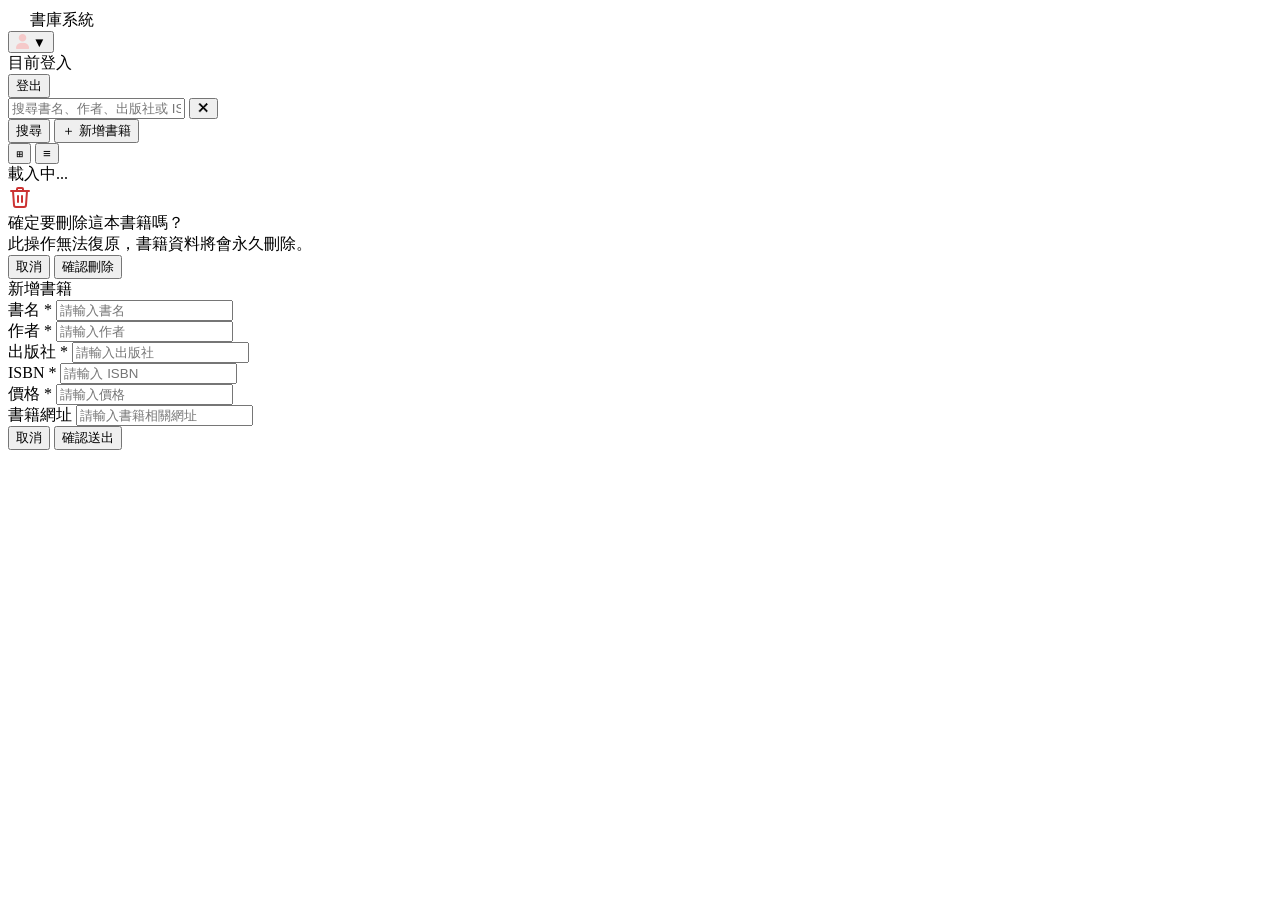
==== src/main/resources/static/index.html @ 7316e061 "feat: add login and book list pages" ====
<!DOCTYPE html>
<html lang="zh-TW">
<head>
  <meta charset="UTF-8" />
  <meta name="viewport" content="width=device-width, initial-scale=1.0" />
  <title>書庫系統</title>
  <link rel="stylesheet" href="css/style.css" />
  <link rel="stylesheet" href="https://cdnjs.cloudflare.com/ajax/libs/font-awesome/6.5.0/css/all.min.css" />
</head>
<body>

  <!-- Header -->
  <div class="header">
    <div class="header-left">
      <i class="fa-solid fa-book-bookmark" style="font-size:20px; color:#fff;"></i>
      <span class="header-title">書庫系統</span>
    </div>
    <div class="header-right">
      <div class="user-dropdown">
        <button class="user-toggle" id="user-toggle" onclick="toggleDropdown()">
          <i id="user-icon" class="fa-solid fa-user" style="font-size:15px;color:#F5C9C9;"></i>
          <span id="header-username"></span>
          <span class="arrow">▼</span>
        </button>
        <div class="dropdown-menu" id="dropdown-menu">
          <div class="dropdown-header">
            <div class="dropdown-label">目前登入</div>
            <div class="dropdown-username" id="dropdown-username"></div>
          </div>
          <button class="dropdown-item" onclick="handleLogout()">
            登出
          </button>
        </div>
      </div>
    </div>
  </div>

  <!-- 主內容 -->
  <div class="main">

    <!-- 工具列 -->
    <div class="toolbar">
      <div class="search-wrapper">
        <input class="search-input" id="search-input" type="text" placeholder="搜尋書名、作者、出版社或 ISBN..." oninput="handleSearchInput()" />
        <button class="clear-btn" id="clear-btn" onclick="clearSearch()">✕</button>
      </div>
      <button class="search-btn" onclick="handleSearch()">搜尋</button>
      <button class="add-btn" id="add-btn" onclick="openAddModal()">＋ 新增書籍</button>
      <div class="view-toggle">
        <button class="view-btn active" id="btn-grid" onclick="switchView('grid')" title="卡片模式">⊞</button>
        <button class="view-btn" id="btn-list" onclick="switchView('list')" title="清單模式">≡</button>
      </div>
    </div>

    <!-- 載入動畫 -->
    <div class="loading-overlay" id="loading-overlay">
      <div class="scene">
        <div class="book-open">
          <div class="cover-left"></div>
          <div class="cover-right"></div>
          <div class="left-page">
            <div class="bl"></div><div class="bl short"></div><div class="bl"></div><div class="bl short"></div><div class="bl"></div><div class="bl short"></div>
          </div>
          <div class="spine-center"></div>
          <div class="right-page">
            <div class="bl"></div><div class="bl"></div><div class="bl short"></div><div class="bl"></div><div class="bl short"></div><div class="bl"></div>
          </div>
          <div class="flip-page fp1"><div class="bl"></div><div class="bl short"></div><div class="bl"></div></div>
          <div class="flip-page fp2"><div class="bl"></div><div class="bl short"></div></div>
          <div class="flip-page fp3"><div class="bl"></div><div class="bl"></div></div>
          <div class="flip-page fp4"><div class="bl short"></div><div class="bl"></div></div>
          <div class="flip-page fp5"><div class="bl"></div></div>
          <div class="flip-page fp6"></div>
          <div class="book-shadow"></div>
        </div>
      </div>
      <div class="loading-text">載入中...</div>
    </div>

    <!-- 書籍卡片區 -->
    <div class="book-grid" id="book-grid"></div>

    <!-- 書籍清單區 -->
    <div id="book-list" style="display:none;">
      <table class="book-table">
        <thead>
          <tr>
            <th>書名</th>
            <th>作者</th>
            <th>出版社</th>
            <th>ISBN</th>
            <th>價格</th>
            <th id="th-actions" style="display:none;">連結</th>
          </tr>
        </thead>
        <tbody id="book-table-body"></tbody>
      </table>
    </div>

    <!-- 空狀態 -->
    <div class="empty-state" id="empty-state"></div>

    <!-- 分頁 -->
    <div class="pagination" id="pagination"></div>

  </div>

  <!-- 刪除確認 Modal -->
  <div class="confirm-overlay" id="confirm-overlay">
    <div class="confirm-modal">
      <div class="confirm-icon">
        <svg width="24" height="24" viewBox="0 0 24 24" fill="none" stroke="#CC3333" stroke-width="2" stroke-linecap="round" stroke-linejoin="round">
          <polyline points="3 6 5 6 21 6"/>
          <path d="M19 6l-1 14a2 2 0 0 1-2 2H8a2 2 0 0 1-2-2L5 6"/>
          <path d="M10 11v6M14 11v6"/>
          <path d="M9 6V4a1 1 0 0 1 1-1h4a1 1 0 0 1 1 1v2"/>
        </svg>
      </div>
      <div class="confirm-title">確定要刪除這本書籍嗎？</div>
      <div class="confirm-desc">此操作無法復原，書籍資料將會永久刪除。</div>
      <div class="confirm-actions">
        <button class="confirm-cancel" onclick="closeConfirm()">取消</button>
        <button class="confirm-delete" onclick="confirmDelete()">確認刪除</button>
      </div>
    </div>
  </div>

  <!-- 新增／修改 Modal -->
  <div class="modal-overlay" id="modal-overlay">
    <div class="modal">
      <div class="modal-title" id="modal-title">新增書籍</div>

      <div class="modal-form-group">
        <label>書名 *</label>
        <input type="text" id="f-title" placeholder="請輸入書名" />
      </div>
      <div class="modal-form-group">
        <label>作者 *</label>
        <input type="text" id="f-author" placeholder="請輸入作者" />
      </div>
      <div class="modal-form-group">
        <label>出版社 *</label>
        <input type="text" id="f-publisher" placeholder="請輸入出版社" />
      </div>
      <div class="modal-form-group">
        <label>ISBN *</label>
        <input type="text" id="f-isbn" placeholder="請輸入 ISBN" />
      </div>
      <div class="modal-form-group">
        <label>價格 *</label>
        <input type="number" id="f-price" placeholder="請輸入價格" min="0" />
      </div>
      <div class="modal-form-group">
        <label>書籍網址</label>
        <input type="url" id="f-url" placeholder="請輸入書籍相關網址" />
      </div>

      <div class="modal-error" id="modal-error"></div>

      <div class="modal-actions">
        <button class="modal-cancel" onclick="closeModal()">取消</button>
        <button class="modal-submit" onclick="handleSubmit()">確認送出</button>
      </div>
    </div>
  </div>

  <script src="js/book.js"></script>
</body>
</html>
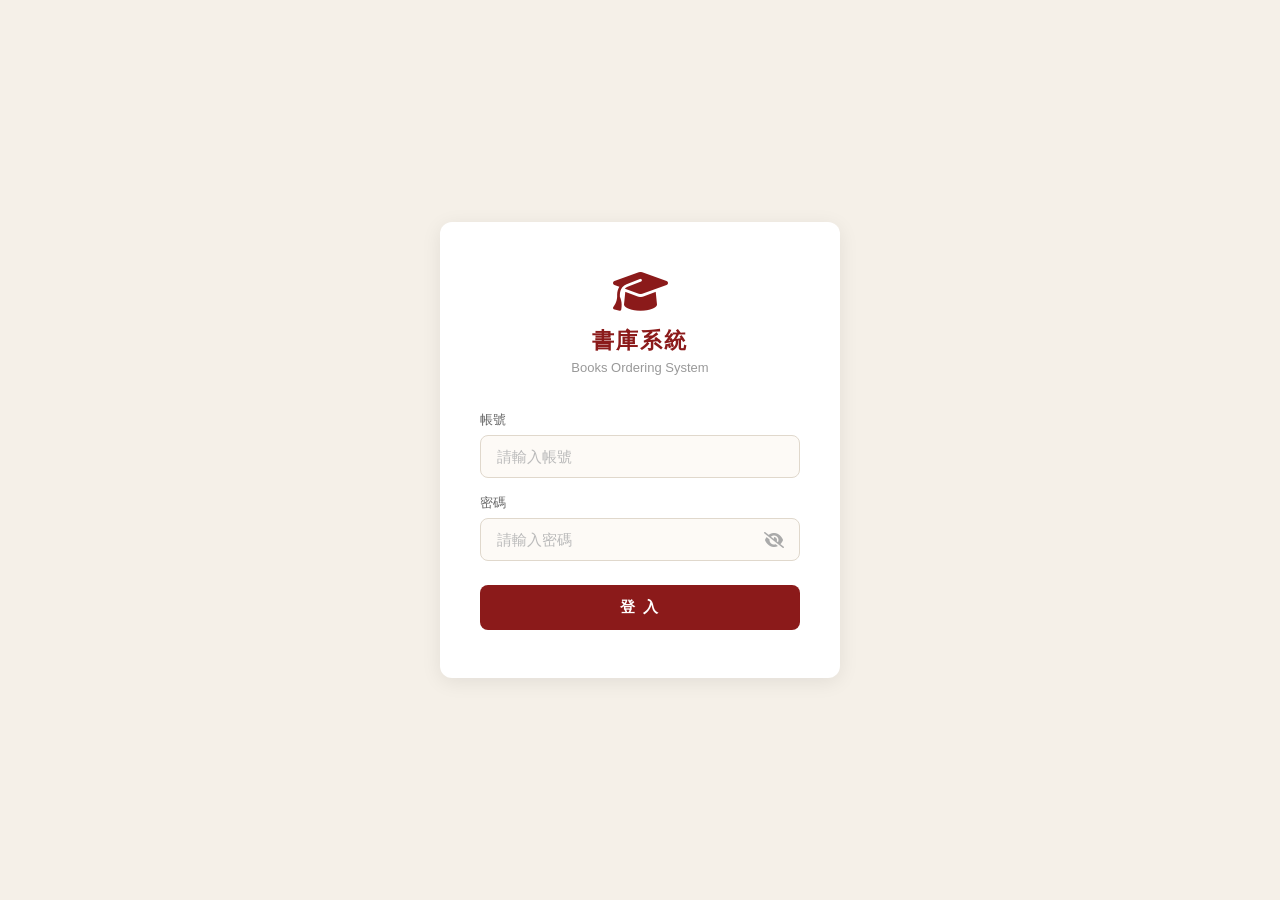
==== commit 768ad606: "add 2 files (apiService.js, config.js), then import to index.html, login.html. Secondlly, revised au" ====
--- a/src/main/resources/static/index.html
+++ b/src/main/resources/static/index.html
@@ -164,6 +164,8 @@
     </div>
   </div>
 
+  <script src="js/config.js"></script>
+  <script src="js/apiService.js"></script>
   <script src="js/book.js"></script>
 </body>
 </html>
--- a/src/main/resources/static/css/style.css
+++ b/src/main/resources/static/css/style.css
@@ -0,0 +1,941 @@
+/* ========== 共用樣式 ========== */
+* {
+  margin: 0;
+  padding: 0;
+  box-sizing: border-box;
+}
+
+body {
+  font-family: 'Segoe UI', 'Microsoft JhengHei', sans-serif;
+  background-color: #F5F0E8;
+  min-height: 100vh;
+}
+
+/* ========== 登入頁面樣式 ========== */
+body.login-page {
+  display: flex;
+  align-items: center;
+  justify-content: center;
+}
+.login-card {
+      background-color: #ffffff;
+      border-radius: 12px;
+      padding: 48px 40px;
+      width: 100%;
+      max-width: 400px;
+      box-shadow: 0 4px 20px rgba(0, 0, 0, 0.08);
+    }
+
+    .logo-area {
+      text-align: center;
+      margin-bottom: 36px;
+    }
+
+    .logo-icon {
+      margin-bottom: 12px;
+      display: flex;
+      justify-content: center;
+    }
+
+    .logo-title {
+      font-size: 22px;
+      font-weight: 700;
+      color: #8B1A1A;
+      letter-spacing: 2px;
+    }
+
+    .logo-subtitle {
+      font-size: 13px;
+      color: #999;
+      margin-top: 4px;
+    }
+
+    .form-group {
+      margin-bottom: 16px;
+    }
+
+    .form-group label {
+      display: block;
+      font-size: 13px;
+      color: #666;
+      margin-bottom: 6px;
+    }
+
+    .form-group input {
+      width: 100%;
+      padding: 12px 16px;
+      border: 1.5px solid #E0D8CC;
+      border-radius: 8px;
+      font-size: 15px;
+      color: #333;
+      background-color: #FDFAF6;
+      outline: none;
+      transition: border-color 0.2s;
+    }
+
+    .form-group input:focus {
+      border-color: #8B1A1A;
+      background-color: #fff;
+    }
+
+    .form-group input::placeholder {
+      color: #bbb;
+    }
+
+    .error-message {
+      display: none;
+      font-size: 13px;
+      color: #CC3333;
+      margin-bottom: 12px;
+      padding-left: 2px;
+    }
+
+    .error-message.show {
+      display: block;
+    }
+
+    .password-wrapper {
+      position: relative;
+    }
+
+    .password-wrapper input {
+      width: 100%;
+      padding: 12px 44px 12px 16px;
+      border: 1.5px solid #E0D8CC;
+      border-radius: 8px;
+      font-size: 15px;
+      color: #333;
+      background-color: #FDFAF6;
+      outline: none;
+      transition: border-color 0.2s;
+    }
+
+    .password-wrapper input:focus {
+      border-color: #8B1A1A;
+      background-color: #fff;
+    }
+
+    .toggle-password {
+      position: absolute;
+      right: 12px;
+      top: 50%;
+      transform: translateY(-50%);
+      background: none;
+      border: none;
+      cursor: pointer;
+      padding: 4px;
+      color: #aaa;
+      font-size: 18px;
+      line-height: 1;
+    }
+
+    .toggle-password:hover {
+      color: #8B1A1A;
+    }
+    .login-btn {
+      width: 100%;
+      padding: 13px;
+      background-color: #8B1A1A;
+      color: #ffffff;
+      border: none;
+      border-radius: 8px;
+      font-size: 15px;
+      font-weight: 600;
+      letter-spacing: 2px;
+      cursor: pointer;
+      margin-top: 8px;
+      transition: background-color 0.2s;
+    }
+
+    .login-btn:hover {
+      background-color: #6E1414;
+    }
+
+    .login-btn:active {
+      background-color: #5A1010;
+    }
+
+    .login-btn:disabled {
+      background-color: #C49090;
+      cursor: not-allowed;
+    }
+
+/* ========== 主頁面樣式 ========== */
+* { margin: 0; padding: 0; box-sizing: border-box; }
+
+    body {
+      background-color: #F5F0E8;
+      font-family: 'Segoe UI', 'Microsoft JhengHei', sans-serif;
+      color: #333;
+      min-height: 100vh;
+    }
+
+    /* ── Header ── */
+    .header {
+      background-color: #8B1A1A;
+      padding: 0 32px;
+      height: 60px;
+      display: flex;
+      align-items: center;
+      justify-content: space-between;
+    }
+
+    .header-left {
+      display: flex;
+      align-items: center;
+      gap: 10px;
+    }
+
+    .header-title {
+      color: #fff;
+      font-size: 18px;
+      font-weight: 700;
+      letter-spacing: 2px;
+    }
+
+    .header-right {
+      display: flex;
+      align-items: center;
+      gap: 16px;
+    }
+
+    .header-username {
+      color: #F5C9C9;
+      font-size: 13px;
+    }
+
+    .user-dropdown {
+      position: relative;
+    }
+
+    .user-toggle {
+      background: transparent;
+      border: 1px solid #F5C9C9;
+      color: #F5C9C9;
+      padding: 6px 14px;
+      border-radius: 6px;
+      font-size: 13px;
+      cursor: pointer;
+      transition: all 0.2s;
+      display: flex;
+      align-items: center;
+      gap: 6px;
+    }
+
+    .user-toggle:hover {
+      background: rgba(255,255,255,0.15);
+      color: #fff;
+      border-color: #fff;
+    }
+
+    .user-toggle .arrow {
+      font-size: 10px;
+      transition: transform 0.2s;
+    }
+
+    .user-toggle.open .arrow {
+      transform: rotate(180deg);
+    }
+
+    .dropdown-menu {
+      display: none;
+      position: absolute;
+      top: calc(100% + 8px);
+      right: 0;
+      background: #fff;
+      border-radius: 8px;
+      box-shadow: 0 4px 16px rgba(0,0,0,0.12);
+      min-width: 160px;
+      overflow: hidden;
+      z-index: 50;
+    }
+
+    .dropdown-menu.show {
+      display: block;
+    }
+
+    .dropdown-header {
+      padding: 12px 16px 8px;
+      border-bottom: 1px solid #F0EBE0;
+    }
+
+    .dropdown-label {
+      font-size: 11px;
+      color: #aaa;
+      margin-bottom: 2px;
+    }
+
+    .dropdown-username {
+      font-size: 14px;
+      font-weight: 600;
+      color: #333;
+    }
+
+    .dropdown-item {
+      display: flex;
+      align-items: center;
+      gap: 8px;
+      padding: 10px 16px;
+      font-size: 13px;
+      color: #CC3333;
+      cursor: pointer;
+      transition: background 0.2s;
+      border: none;
+      background: none;
+      width: 100%;
+      text-align: left;
+    }
+
+    .dropdown-item:hover {
+      background: #FFF0F0;
+    }
+
+    /* ── 主內容區 ── */
+    .main {
+      max-width: 1100px;
+      margin: 0 auto;
+      padding: 32px 24px;
+    }
+
+    /* ── 工具列 ── */
+    .toolbar {
+      display: flex;
+      align-items: center;
+      gap: 12px;
+      margin-bottom: 24px;
+      flex-wrap: wrap;
+    }
+
+    .search-input {
+      flex: 1;
+      min-width: 200px;
+      padding: 10px 16px;
+      border: 1.5px solid #E0D8CC;
+      border-radius: 8px;
+      font-size: 14px;
+      background: #fff;
+      outline: none;
+      transition: border-color 0.2s;
+    }
+
+    .search-input:focus {
+      border-color: #8B1A1A;
+    }
+
+    .search-wrapper {
+      flex: 1;
+      min-width: 200px;
+      position: relative;
+      display: flex;
+      align-items: center;
+    }
+
+    .search-wrapper .search-input {
+      width: 100%;
+      padding-right: 36px;
+    }
+
+    .clear-btn {
+      position: absolute;
+      right: 10px;
+      background: none;
+      border: none;
+      cursor: pointer;
+      color: #aaa;
+      font-size: 16px;
+      line-height: 1;
+      padding: 4px;
+      display: none;
+      align-items: center;
+      justify-content: center;
+      border-radius: 50%;
+      transition: color 0.2s;
+    }
+
+    .clear-btn:hover { color: #8B1A1A; }
+
+    .search-btn {
+      padding: 10px 20px;
+      background: #8B1A1A;
+      color: #fff;
+      border: none;
+      border-radius: 8px;
+      font-size: 14px;
+      cursor: pointer;
+      transition: background 0.2s;
+    }
+
+    .search-btn:hover { background: #6E1414; }
+
+    .add-btn {
+      padding: 10px 20px;
+      background: #fff;
+      color: #8B1A1A;
+      border: 1.5px solid #8B1A1A;
+      border-radius: 8px;
+      font-size: 14px;
+      cursor: pointer;
+      transition: all 0.2s;
+      display: none;
+    }
+
+    .add-btn:hover {
+      background: #8B1A1A;
+      color: #fff;
+    }
+
+    /* ── 書籍卡片區 ── */
+    .book-grid {
+      display: grid;
+      grid-template-columns: repeat(auto-fill, minmax(280px, 1fr));
+      gap: 20px;
+    }
+
+    .book-card {
+      background: #fff;
+      border-radius: 10px;
+      padding: 20px;
+      box-shadow: 0 2px 8px rgba(0,0,0,0.06);
+      display: flex;
+      flex-direction: row;
+      gap: 16px;
+    }
+
+    .book-content {
+      flex: 1;
+      display: flex;
+      flex-direction: column;
+      gap: 6px;
+      min-width: 0;
+    }
+
+    .book-title {
+      font-size: 16px;
+      font-weight: 700;
+      color: #8B1A1A;
+      line-height: 1.4;
+      white-space: nowrap;
+      overflow: hidden;
+      text-overflow: ellipsis;
+      cursor: default;
+    }
+
+    .book-author {
+      font-size: 13px;
+      color: #666;
+    }
+
+    .book-info {
+      font-size: 12px;
+      color: #999;
+      line-height: 1.8;
+    }
+
+    .book-price {
+      font-size: 15px;
+      font-weight: 700;
+      color: #333;
+      margin-top: 4px;
+    }
+
+    .book-card {
+      position: relative;
+    }
+
+    .book-card:hover .book-actions-hover {
+      opacity: 1;
+    }
+
+    .book-actions {
+      display: none;
+      gap: 8px;
+      margin-top: 8px;
+    }
+
+    .book-actions-hover {
+      position: absolute;
+      bottom: 0;
+      left: 0;
+      right: 0;
+      display: flex;
+      gap: 0;
+      opacity: 0;
+      transition: opacity 0.2s;
+      border-radius: 0 0 10px 10px;
+      overflow: hidden;
+    }
+
+    .edit-btn, .delete-btn {
+      flex: 1;
+      padding: 10px;
+      cursor: pointer;
+      border: none;
+      transition: all 0.2s;
+      border-radius: 0;
+      display: flex;
+      align-items: center;
+      justify-content: center;
+    }
+
+    .edit-btn {
+      background: rgba(139, 26, 26, 0.88);
+      color: #fff;
+    }
+
+    .edit-btn:hover { background: rgba(139, 26, 26, 1); }
+
+    .delete-btn {
+      background: rgba(180, 40, 40, 0.88);
+      color: #fff;
+    }
+
+    .delete-btn:hover { background: rgba(180, 40, 40, 1); }
+
+    .book-table .edit-btn,
+    .book-table .delete-btn {
+      flex: none;
+      padding: 6px 8px;
+      border-radius: 6px;
+      background: none;
+      color: #aaa;
+      border: 1px solid #E0D8CC;
+    }
+
+    .book-table .edit-btn:hover { background: #F5F0E8; color: #8B1A1A; border-color: #8B1A1A; }
+    .book-table .delete-btn:hover { background: #FFF0F0; color: #CC3333; border-color: #FFCCCC; }
+
+    /* ── 切換按鈕 ── */
+    .view-toggle {
+      display: flex;
+      border: 1.5px solid #E0D8CC;
+      border-radius: 8px;
+      overflow: hidden;
+    }
+
+    .view-btn {
+      padding: 9px 14px;
+      background: #fff;
+      border: none;
+      cursor: pointer;
+      font-size: 16px;
+      color: #aaa;
+      transition: all 0.2s;
+    }
+
+    .view-btn.active {
+      background: #8B1A1A;
+      color: #fff;
+    }
+
+    .view-btn:hover:not(.active) {
+      background: #F5F0E8;
+      color: #8B1A1A;
+    }
+
+    /* ── 清單模式 ── */
+    .book-table {
+      width: 100%;
+      border-collapse: collapse;
+      background: #fff;
+      border-radius: 10px;
+      overflow: hidden;
+      box-shadow: 0 2px 8px rgba(0,0,0,0.06);
+    }
+
+    .book-table th {
+      background: #8B1A1A;
+      color: #fff;
+      padding: 12px 16px;
+      font-size: 13px;
+      font-weight: 600;
+      text-align: left;
+    }
+
+    .book-table td {
+      padding: 12px 16px;
+      font-size: 13px;
+      color: #333;
+      border-bottom: 1px solid #F0EBE0;
+    }
+
+    .book-table tr:last-child td {
+      border-bottom: none;
+    }
+
+    .book-table tr:hover td {
+      background: #FDF9F4;
+    }
+
+    .book-table .td-actions {
+      display: flex;
+      gap: 6px;
+    }
+
+    .book-table .edit-btn, .book-table .delete-btn {
+      padding: 6px 8px;
+      font-size: 13px;
+    }
+
+    /* ── 載入動畫 ── */
+    .loading-overlay {
+      display: none;
+      flex-direction: column;
+      align-items: center;
+      justify-content: center;
+      min-height: 400px;
+    }
+
+    .loading-overlay.show {
+      display: flex;
+    }
+
+    .scene { perspective: 500px; margin-bottom: 14px; }
+    .book-open { width: 90px; height: 60px; position: relative; transform: rotateX(40deg); transform-style: preserve-3d; }
+    .cover-left { position: absolute; width: 41px; height: 57px; background: #8B1A1A; border-radius: 3px 0 0 3px; top: 2px; left: 0; }
+    .cover-right { position: absolute; width: 41px; height: 57px; background: #8B1A1A; border-radius: 0 3px 3px 0; top: 2px; right: 0; }
+    .left-page { position: absolute; width: 37px; height: 53px; background: #fff; border-radius: 1px 0 0 1px; top: 3px; left: 2px; border: 1px solid #E0D8CC; }
+    .right-page { position: absolute; width: 37px; height: 53px; background: #fff; border-radius: 0 1px 1px 0; top: 3px; right: 2px; border: 1px solid #E0D8CC; }
+    .spine-center { position: absolute; width: 5px; height: 60px; background: #6E1414; top: 0; left: 43px; }
+    .bl { height: 2px; background: #E8E0D0; border-radius: 1px; margin: 4px 5px 0; }
+    .bl.short { margin-right: 12px; }
+    .flip-page { position: absolute; width: 37px; height: 53px; top: 3px; left: 48px; transform-origin: left center; border-radius: 0 1px 1px 0; overflow: hidden; }
+    .fp1 { background: #FDFAF6; border: 1px solid #E0D8CC; animation: flipopen 2.4s ease-in-out infinite; z-index: 9; }
+    .fp2 { background: #F9F5EF; border: 1px solid #E0D8CC; animation: flipopen 2.4s ease-in-out 0.2s infinite; z-index: 8; }
+    .fp3 { background: #F5F0E8; border: 1px solid #E0D8CC; animation: flipopen 2.4s ease-in-out 0.4s infinite; z-index: 7; }
+    .fp4 { background: #F2EDE5; border: 1px solid #E0D8CC; animation: flipopen 2.4s ease-in-out 0.6s infinite; z-index: 6; }
+    .fp5 { background: #EFE9E1; border: 1px solid #E0D8CC; animation: flipopen 2.4s ease-in-out 0.8s infinite; z-index: 5; }
+    .fp6 { background: #ECE5DD; border: 1px solid #E0D8CC; animation: flipopen 2.4s ease-in-out 1.0s infinite; z-index: 4; }
+    @keyframes flipopen {
+      0%   { transform: rotateY(0deg); }
+      38%  { transform: rotateY(-172deg); }
+      65%  { transform: rotateY(-172deg); }
+      100% { transform: rotateY(0deg); }
+    }
+    .book-shadow { position: absolute; width: 90px; height: 8px; background: rgba(0,0,0,0.12); border-radius: 50%; bottom: -10px; left: 0; filter: blur(4px); }
+
+    .loading-text {
+      font-size: 13px;
+      color: #8B1A1A;
+      letter-spacing: 2px;
+    }
+
+    /* ── 空狀態 ── */
+    .empty-state {
+      text-align: center;
+      padding: 60px 0;
+      color: #aaa;
+      font-size: 15px;
+      display: none;
+    }
+
+    /* ── 刪除確認 Modal ── */
+    .confirm-overlay {
+      display: none;
+      position: fixed;
+      inset: 0;
+      background: rgba(0,0,0,0.4);
+      z-index: 200;
+      align-items: center;
+      justify-content: center;
+    }
+
+    .confirm-overlay.show {
+      display: flex;
+    }
+
+    .confirm-modal {
+      background: #fff;
+      border-radius: 12px;
+      padding: 32px;
+      width: 100%;
+      max-width: 360px;
+      margin: 16px;
+      text-align: center;
+    }
+
+    .confirm-icon {
+      width: 48px;
+      height: 48px;
+      background: #FFF0F0;
+      border-radius: 50%;
+      display: flex;
+      align-items: center;
+      justify-content: center;
+      margin: 0 auto 16px;
+    }
+
+    .confirm-title {
+      font-size: 16px;
+      font-weight: 700;
+      color: #333;
+      margin-bottom: 8px;
+    }
+
+    .confirm-desc {
+      font-size: 13px;
+      color: #999;
+      margin-bottom: 24px;
+      line-height: 1.6;
+    }
+
+    .confirm-actions {
+      display: flex;
+      gap: 10px;
+    }
+
+    .confirm-cancel {
+      flex: 1;
+      padding: 11px;
+      background: #F5F0E8;
+      color: #666;
+      border: 1px solid #E0D8CC;
+      border-radius: 8px;
+      font-size: 14px;
+      cursor: pointer;
+      transition: background 0.2s;
+    }
+
+    .confirm-cancel:hover { background: #E8E0D0; }
+
+    .confirm-delete {
+      flex: 1;
+      padding: 11px;
+      background: #CC3333;
+      color: #fff;
+      border: none;
+      border-radius: 8px;
+      font-size: 14px;
+      font-weight: 600;
+      cursor: pointer;
+      transition: background 0.2s;
+    }
+
+    .confirm-delete:hover { background: #AA2222; }
+
+    /* ── Modal 背景 ── */
+    .modal-overlay {
+      display: none;
+      position: fixed;
+      inset: 0;
+      background: rgba(0,0,0,0.4);
+      z-index: 100;
+      align-items: center;
+      justify-content: center;
+    }
+
+    .modal-overlay.show {
+      display: flex;
+    }
+
+    /* ── Modal 視窗 ── */
+    .modal {
+      background: #fff;
+      border-radius: 12px;
+      padding: 32px;
+      width: 100%;
+      max-width: 480px;
+      margin: 16px;
+    }
+
+    .modal-title {
+      font-size: 18px;
+      font-weight: 700;
+      color: #8B1A1A;
+      margin-bottom: 24px;
+    }
+
+    .modal-form-group {
+      margin-bottom: 16px;
+    }
+
+    .modal-form-group label {
+      display: block;
+      font-size: 13px;
+      color: #666;
+      margin-bottom: 6px;
+    }
+
+    .modal-form-group input {
+      width: 100%;
+      padding: 10px 14px;
+      border: 1.5px solid #E0D8CC;
+      border-radius: 8px;
+      font-size: 14px;
+      background: #FDFAF6;
+      outline: none;
+      transition: border-color 0.2s;
+    }
+
+    .modal-form-group input:focus {
+      border-color: #8B1A1A;
+      background: #fff;
+    }
+
+    .modal-error {
+      display: none;
+      font-size: 13px;
+      color: #CC3333;
+      margin-bottom: 12px;
+    }
+
+    .modal-error.show { display: block; }
+
+    .modal-actions {
+      display: flex;
+      gap: 10px;
+      margin-top: 24px;
+    }
+
+    .modal-cancel {
+      flex: 1;
+      padding: 11px;
+      background: #F5F0E8;
+      color: #666;
+      border: 1px solid #E0D8CC;
+      border-radius: 8px;
+      font-size: 14px;
+      cursor: pointer;
+      transition: background 0.2s;
+    }
+
+    .modal-cancel:hover { background: #E8E0D0; }
+
+    .modal-submit {
+      flex: 1;
+      padding: 11px;
+      background: #8B1A1A;
+      color: #fff;
+      border: none;
+      border-radius: 8px;
+      font-size: 14px;
+      font-weight: 600;
+      cursor: pointer;
+      transition: background 0.2s;
+    }
+
+    .modal-submit:hover { background: #6E1414; }
+
+/* ========== 手機版 RWD ========== */
+@media (max-width: 768px) {
+
+  .main {
+    padding: 16px 12px;
+  }
+
+  .toolbar {
+    flex-wrap: wrap;
+    gap: 8px;
+  }
+
+  .search-wrapper {
+    min-width: 0;
+  }
+
+  /* 手機隱藏切換按鈕 */
+  .view-toggle {
+    display: none;
+  }
+
+  /* 手機強制卡片模式 */
+  #book-list {
+    display: none !important;
+  }
+
+  #book-grid {
+    grid-template-columns: 1fr !important;
+  }
+
+  .book-card {
+    flex-direction: column;
+  }
+
+  .book-right {
+    flex-direction: row;
+    justify-content: space-between;
+    align-items: center;
+    width: 100%;
+  }
+
+  .modal {
+    padding: 24px 16px;
+  }
+
+  .header {
+    padding: 0 16px;
+  }
+
+  .header-title {
+    font-size: 15px;
+  }
+}
+
+    .link-btn {
+      flex: none;
+      padding: 6px 8px;
+      border-radius: 6px;
+      background: none;
+      color: #aaa;
+      border: 1px solid #E0D8CC;
+      cursor: pointer;
+      transition: all 0.2s;
+      display: flex;
+      align-items: center;
+      justify-content: center;
+    }
+
+    .link-btn:hover {
+      background: #F5F0E8;
+      color: #8B1A1A;
+      border-color: #8B1A1A;
+    }
+
+/* ========== 分頁 ========== */
+.pagination {
+  display: flex;
+  justify-content: center;
+  align-items: center;
+  gap: 6px;
+  margin-top: 28px;
+  flex-wrap: wrap;
+}
+
+.page-btn {
+  min-width: 36px;
+  height: 36px;
+  padding: 0 10px;
+  border: 1.5px solid #E0D8CC;
+  border-radius: 8px;
+  background: #fff;
+  color: #333;
+  font-size: 14px;
+  cursor: pointer;
+  transition: all 0.2s;
+  display: flex;
+  align-items: center;
+  justify-content: center;
+}
+
+.page-btn:hover:not(.active):not(.dots) {
+  background: #F5F0E8;
+  border-color: #8B1A1A;
+  color: #8B1A1A;
+}
+
+.page-btn.active {
+  background: #8B1A1A;
+  border-color: #8B1A1A;
+  color: #fff;
+  font-weight: 600;
+}
+
+.page-btn.dots {
+  border: none;
+  background: none;
+  cursor: default;
+  color: #aaa;
+}
+
+.page-btn:disabled {
+  opacity: 0.4;
+  cursor: not-allowed;
+}
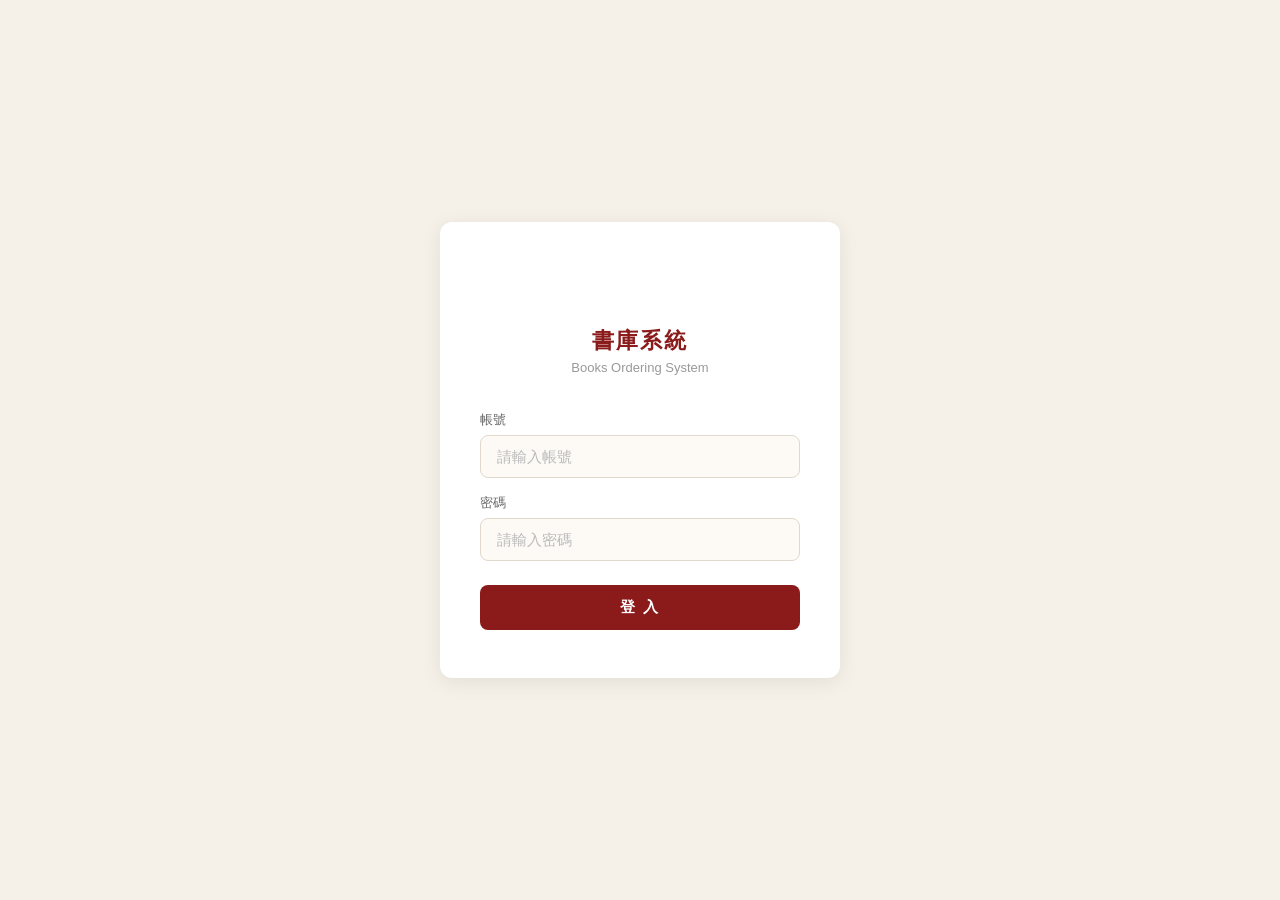
==== commit 83e64de8: "fix: resolve search residue, restrict Enter key scope, remove loading animation, redirect after crea" ====
--- a/src/main/resources/static/index.html
+++ b/src/main/resources/static/index.html
@@ -9,163 +9,138 @@
 </head>
 <body>
 
-  <!-- Header -->
-  <div class="header">
-    <div class="header-left">
-      <i class="fa-solid fa-book-bookmark" style="font-size:20px; color:#fff;"></i>
-      <span class="header-title">書庫系統</span>
-    </div>
-    <div class="header-right">
-      <div class="user-dropdown">
-        <button class="user-toggle" id="user-toggle" onclick="toggleDropdown()">
-          <i id="user-icon" class="fa-solid fa-user" style="font-size:15px;color:#F5C9C9;"></i>
-          <span id="header-username"></span>
-          <span class="arrow">▼</span>
+<!-- Header -->
+<div class="header">
+  <div class="header-left">
+    <i class="fa-solid fa-book-bookmark" style="font-size:20px; color:#fff;"></i>
+    <span class="header-title">書庫系統</span>
+  </div>
+  <div class="header-right">
+    <div class="user-dropdown">
+      <button class="user-toggle" id="user-toggle" onclick="toggleDropdown()">
+        <i id="user-icon" class="fa-solid fa-user" style="font-size:15px;color:#F5C9C9;"></i>
+        <span id="header-username"></span>
+        <span class="arrow">▼</span>
+      </button>
+      <div class="dropdown-menu" id="dropdown-menu">
+        <div class="dropdown-header">
+          <div class="dropdown-label">目前登入</div>
+          <div class="dropdown-username" id="dropdown-username"></div>
+        </div>
+        <button class="dropdown-item" onclick="handleLogout()">
+          登出
         </button>
-        <div class="dropdown-menu" id="dropdown-menu">
-          <div class="dropdown-header">
-            <div class="dropdown-label">目前登入</div>
-            <div class="dropdown-username" id="dropdown-username"></div>
-          </div>
-          <button class="dropdown-item" onclick="handleLogout()">
-            登出
-          </button>
-        </div>
       </div>
     </div>
   </div>
+</div>
 
-  <!-- 主內容 -->
-  <div class="main">
+<!-- 主內容 -->
+<div class="main">
 
-    <!-- 工具列 -->
-    <div class="toolbar">
-      <div class="search-wrapper">
-        <input class="search-input" id="search-input" type="text" placeholder="搜尋書名、作者、出版社或 ISBN..." oninput="handleSearchInput()" />
-        <button class="clear-btn" id="clear-btn" onclick="clearSearch()">✕</button>
-      </div>
-      <button class="search-btn" onclick="handleSearch()">搜尋</button>
-      <button class="add-btn" id="add-btn" onclick="openAddModal()">＋ 新增書籍</button>
-      <div class="view-toggle">
-        <button class="view-btn active" id="btn-grid" onclick="switchView('grid')" title="卡片模式">⊞</button>
-        <button class="view-btn" id="btn-list" onclick="switchView('list')" title="清單模式">≡</button>
-      </div>
+  <!-- 工具列 -->
+  <div class="toolbar">
+    <div class="search-wrapper">
+      <input class="search-input" id="search-input" type="text" placeholder="搜尋書名、作者、出版社或 ISBN..." oninput="handleSearchInput()" />
+      <button class="clear-btn" id="clear-btn" onclick="clearSearch()">✕</button>
     </div>
-
-    <!-- 載入動畫 -->
-    <div class="loading-overlay" id="loading-overlay">
-      <div class="scene">
-        <div class="book-open">
-          <div class="cover-left"></div>
-          <div class="cover-right"></div>
-          <div class="left-page">
-            <div class="bl"></div><div class="bl short"></div><div class="bl"></div><div class="bl short"></div><div class="bl"></div><div class="bl short"></div>
-          </div>
-          <div class="spine-center"></div>
-          <div class="right-page">
-            <div class="bl"></div><div class="bl"></div><div class="bl short"></div><div class="bl"></div><div class="bl short"></div><div class="bl"></div>
-          </div>
-          <div class="flip-page fp1"><div class="bl"></div><div class="bl short"></div><div class="bl"></div></div>
-          <div class="flip-page fp2"><div class="bl"></div><div class="bl short"></div></div>
-          <div class="flip-page fp3"><div class="bl"></div><div class="bl"></div></div>
-          <div class="flip-page fp4"><div class="bl short"></div><div class="bl"></div></div>
-          <div class="flip-page fp5"><div class="bl"></div></div>
-          <div class="flip-page fp6"></div>
-          <div class="book-shadow"></div>
-        </div>
-      </div>
-      <div class="loading-text">載入中...</div>
-    </div>
-
-    <!-- 書籍卡片區 -->
-    <div class="book-grid" id="book-grid"></div>
-
-    <!-- 書籍清單區 -->
-    <div id="book-list" style="display:none;">
-      <table class="book-table">
-        <thead>
-          <tr>
-            <th>書名</th>
-            <th>作者</th>
-            <th>出版社</th>
-            <th>ISBN</th>
-            <th>價格</th>
-            <th id="th-actions" style="display:none;">連結</th>
-          </tr>
-        </thead>
-        <tbody id="book-table-body"></tbody>
-      </table>
-    </div>
-
-    <!-- 空狀態 -->
-    <div class="empty-state" id="empty-state"></div>
-
-    <!-- 分頁 -->
-    <div class="pagination" id="pagination"></div>
-
-  </div>
-
-  <!-- 刪除確認 Modal -->
-  <div class="confirm-overlay" id="confirm-overlay">
-    <div class="confirm-modal">
-      <div class="confirm-icon">
-        <svg width="24" height="24" viewBox="0 0 24 24" fill="none" stroke="#CC3333" stroke-width="2" stroke-linecap="round" stroke-linejoin="round">
-          <polyline points="3 6 5 6 21 6"/>
-          <path d="M19 6l-1 14a2 2 0 0 1-2 2H8a2 2 0 0 1-2-2L5 6"/>
-          <path d="M10 11v6M14 11v6"/>
-          <path d="M9 6V4a1 1 0 0 1 1-1h4a1 1 0 0 1 1 1v2"/>
-        </svg>
-      </div>
-      <div class="confirm-title">確定要刪除這本書籍嗎？</div>
-      <div class="confirm-desc">此操作無法復原，書籍資料將會永久刪除。</div>
-      <div class="confirm-actions">
-        <button class="confirm-cancel" onclick="closeConfirm()">取消</button>
-        <button class="confirm-delete" onclick="confirmDelete()">確認刪除</button>
-      </div>
+    <button class="search-btn" onclick="handleSearch()">搜尋</button>
+    <button class="add-btn" id="add-btn" onclick="openAddModal()">＋ 新增書籍</button>
+    <div class="view-toggle">
+      <button class="view-btn active" id="btn-grid" onclick="switchView('grid')" title="卡片模式">⊞</button>
+      <button class="view-btn" id="btn-list" onclick="switchView('list')" title="清單模式">≡</button>
     </div>
   </div>
 
-  <!-- 新增／修改 Modal -->
-  <div class="modal-overlay" id="modal-overlay">
-    <div class="modal">
-      <div class="modal-title" id="modal-title">新增書籍</div>
+  <!-- 書籍卡片區 -->
+  <div class="book-grid" id="book-grid"></div>
 
-      <div class="modal-form-group">
-        <label>書名 *</label>
-        <input type="text" id="f-title" placeholder="請輸入書名" />
-      </div>
-      <div class="modal-form-group">
-        <label>作者 *</label>
-        <input type="text" id="f-author" placeholder="請輸入作者" />
-      </div>
-      <div class="modal-form-group">
-        <label>出版社 *</label>
-        <input type="text" id="f-publisher" placeholder="請輸入出版社" />
-      </div>
-      <div class="modal-form-group">
-        <label>ISBN *</label>
-        <input type="text" id="f-isbn" placeholder="請輸入 ISBN" />
-      </div>
-      <div class="modal-form-group">
-        <label>價格 *</label>
-        <input type="number" id="f-price" placeholder="請輸入價格" min="0" />
-      </div>
-      <div class="modal-form-group">
-        <label>書籍網址</label>
-        <input type="url" id="f-url" placeholder="請輸入書籍相關網址" />
-      </div>
+  <!-- 書籍清單區 -->
+  <div id="book-list" style="display:none;">
+    <table class="book-table">
+      <thead>
+      <tr>
+        <th>書名</th>
+        <th>作者</th>
+        <th>出版社</th>
+        <th>ISBN</th>
+        <th>價格</th>
+        <th id="th-actions" style="display:none;">連結</th>
+      </tr>
+      </thead>
+      <tbody id="book-table-body"></tbody>
+    </table>
+  </div>
 
-      <div class="modal-error" id="modal-error"></div>
+  <!-- 空狀態 -->
+  <div class="empty-state" id="empty-state"></div>
 
-      <div class="modal-actions">
-        <button class="modal-cancel" onclick="closeModal()">取消</button>
-        <button class="modal-submit" onclick="handleSubmit()">確認送出</button>
-      </div>
+  <!-- 分頁 -->
+  <div class="pagination" id="pagination"></div>
+
+</div>
+
+<!-- 刪除確認 Modal -->
+<div class="confirm-overlay" id="confirm-overlay">
+  <div class="confirm-modal">
+    <div class="confirm-icon">
+      <svg width="24" height="24" viewBox="0 0 24 24" fill="none" stroke="#CC3333" stroke-width="2" stroke-linecap="round" stroke-linejoin="round">
+        <polyline points="3 6 5 6 21 6"/>
+        <path d="M19 6l-1 14a2 2 0 0 1-2 2H8a2 2 0 0 1-2-2L5 6"/>
+        <path d="M10 11v6M14 11v6"/>
+        <path d="M9 6V4a1 1 0 0 1 1-1h4a1 1 0 0 1 1 1v2"/>
+      </svg>
+    </div>
+    <div class="confirm-title">確定要刪除這本書籍嗎？</div>
+    <div class="confirm-desc">此操作無法復原，書籍資料將會永久刪除。</div>
+    <div class="confirm-actions">
+      <button class="confirm-cancel" onclick="closeConfirm()">取消</button>
+      <button class="confirm-delete" onclick="confirmDelete()">確認刪除</button>
     </div>
   </div>
+</div>
 
-  <script src="js/config.js"></script>
-  <script src="js/apiService.js"></script>
-  <script src="js/book.js"></script>
+<!-- 新增／修改 Modal -->
+<div class="modal-overlay" id="modal-overlay">
+  <div class="modal">
+    <div class="modal-title" id="modal-title">新增書籍</div>
+
+    <div class="modal-form-group">
+      <label>書名 *</label>
+      <input type="text" id="f-title" placeholder="請輸入書名" />
+    </div>
+    <div class="modal-form-group">
+      <label>作者 *</label>
+      <input type="text" id="f-author" placeholder="請輸入作者" />
+    </div>
+    <div class="modal-form-group">
+      <label>出版社 *</label>
+      <input type="text" id="f-publisher" placeholder="請輸入出版社" />
+    </div>
+    <div class="modal-form-group">
+      <label>ISBN *</label>
+      <input type="text" id="f-isbn" placeholder="請輸入 ISBN" />
+    </div>
+    <div class="modal-form-group">
+      <label>價格 *</label>
+      <input type="number" id="f-price" placeholder="請輸入價格" min="0" />
+    </div>
+    <div class="modal-form-group">
+      <label>書籍網址</label>
+      <input type="url" id="f-url" placeholder="請輸入書籍相關網址" />
+    </div>
+
+    <div class="modal-error" id="modal-error"></div>
+
+    <div class="modal-actions">
+      <button class="modal-cancel" onclick="closeModal()">取消</button>
+      <button class="modal-submit" onclick="handleSubmit()">確認送出</button>
+    </div>
+  </div>
+</div>
+
+<script src="js/config.js"></script>
+<script src="js/apiService.js"></script>
+<script src="js/book.js"></script>
 </body>
-</html>+</html>
--- a/src/main/resources/static/css/style.css
+++ b/src/main/resources/static/css/style.css
@@ -574,49 +574,6 @@
     .book-table .edit-btn, .book-table .delete-btn {
       padding: 6px 8px;
       font-size: 13px;
-    }
-
-    /* ── 載入動畫 ── */
-    .loading-overlay {
-      display: none;
-      flex-direction: column;
-      align-items: center;
-      justify-content: center;
-      min-height: 400px;
-    }
-
-    .loading-overlay.show {
-      display: flex;
-    }
-
-    .scene { perspective: 500px; margin-bottom: 14px; }
-    .book-open { width: 90px; height: 60px; position: relative; transform: rotateX(40deg); transform-style: preserve-3d; }
-    .cover-left { position: absolute; width: 41px; height: 57px; background: #8B1A1A; border-radius: 3px 0 0 3px; top: 2px; left: 0; }
-    .cover-right { position: absolute; width: 41px; height: 57px; background: #8B1A1A; border-radius: 0 3px 3px 0; top: 2px; right: 0; }
-    .left-page { position: absolute; width: 37px; height: 53px; background: #fff; border-radius: 1px 0 0 1px; top: 3px; left: 2px; border: 1px solid #E0D8CC; }
-    .right-page { position: absolute; width: 37px; height: 53px; background: #fff; border-radius: 0 1px 1px 0; top: 3px; right: 2px; border: 1px solid #E0D8CC; }
-    .spine-center { position: absolute; width: 5px; height: 60px; background: #6E1414; top: 0; left: 43px; }
-    .bl { height: 2px; background: #E8E0D0; border-radius: 1px; margin: 4px 5px 0; }
-    .bl.short { margin-right: 12px; }
-    .flip-page { position: absolute; width: 37px; height: 53px; top: 3px; left: 48px; transform-origin: left center; border-radius: 0 1px 1px 0; overflow: hidden; }
-    .fp1 { background: #FDFAF6; border: 1px solid #E0D8CC; animation: flipopen 2.4s ease-in-out infinite; z-index: 9; }
-    .fp2 { background: #F9F5EF; border: 1px solid #E0D8CC; animation: flipopen 2.4s ease-in-out 0.2s infinite; z-index: 8; }
-    .fp3 { background: #F5F0E8; border: 1px solid #E0D8CC; animation: flipopen 2.4s ease-in-out 0.4s infinite; z-index: 7; }
-    .fp4 { background: #F2EDE5; border: 1px solid #E0D8CC; animation: flipopen 2.4s ease-in-out 0.6s infinite; z-index: 6; }
-    .fp5 { background: #EFE9E1; border: 1px solid #E0D8CC; animation: flipopen 2.4s ease-in-out 0.8s infinite; z-index: 5; }
-    .fp6 { background: #ECE5DD; border: 1px solid #E0D8CC; animation: flipopen 2.4s ease-in-out 1.0s infinite; z-index: 4; }
-    @keyframes flipopen {
-      0%   { transform: rotateY(0deg); }
-      38%  { transform: rotateY(-172deg); }
-      65%  { transform: rotateY(-172deg); }
-      100% { transform: rotateY(0deg); }
-    }
-    .book-shadow { position: absolute; width: 90px; height: 8px; background: rgba(0,0,0,0.12); border-radius: 50%; bottom: -10px; left: 0; filter: blur(4px); }
-
-    .loading-text {
-      font-size: 13px;
-      color: #8B1A1A;
-      letter-spacing: 2px;
     }
 
     /* ── 空狀態 ── */
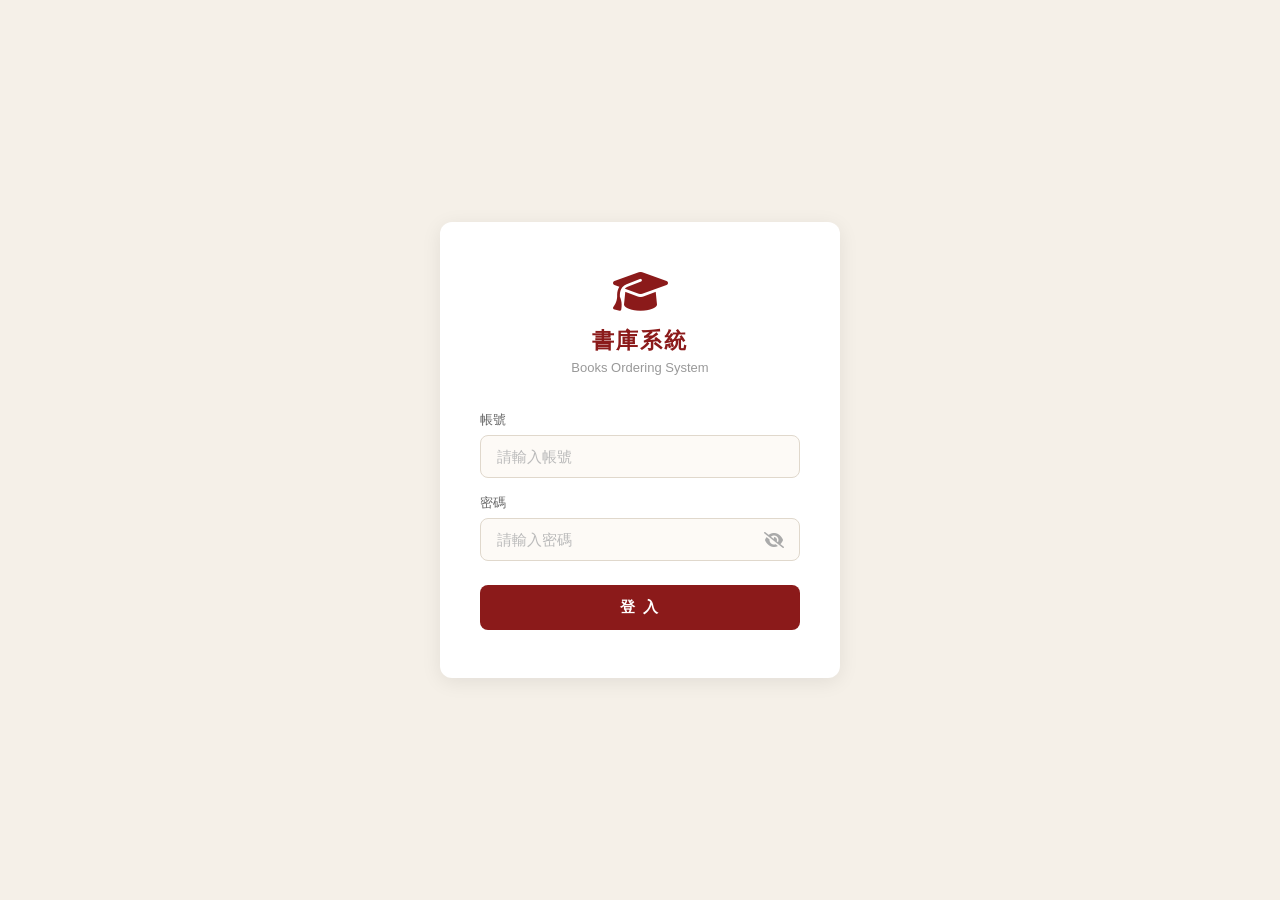
==== commit eed6d614: "feat: add AI book assistant page - Add an AI book assistant page for natural language book search - " ====
--- a/src/main/resources/static/index.html
+++ b/src/main/resources/static/index.html
@@ -45,6 +45,10 @@
       <button class="clear-btn" id="clear-btn" onclick="clearSearch()">✕</button>
     </div>
     <button class="search-btn" onclick="handleSearch()">搜尋</button>
+    <button class="ai-entry-btn" onclick="openAiAssistant()" title="AI 書籍助理">
+      <i class="fa-solid fa-headset"></i>
+      AI 助理
+    </button>
     <button class="add-btn" id="add-btn" onclick="openAddModal()">＋ 新增書籍</button>
     <div class="view-toggle">
       <button class="view-btn active" id="btn-grid" onclick="switchView('grid')" title="卡片模式">⊞</button>
--- a/src/main/resources/static/css/style.css
+++ b/src/main/resources/static/css/style.css
@@ -366,6 +366,25 @@
     }
 
     .search-btn:hover { background: #6E1414; }
+
+    .ai-entry-btn {
+      padding: 10px 16px;
+      background: #123C46;
+      color: #fff;
+      border: none;
+      border-radius: 8px;
+      font-size: 14px;
+      cursor: pointer;
+      transition: background 0.2s;
+      display: flex;
+      align-items: center;
+      gap: 8px;
+      white-space: nowrap;
+    }
+
+    .ai-entry-btn:hover {
+      background: #0B2E36;
+    }
 
     .add-btn {
       padding: 10px 20px;
@@ -772,6 +791,287 @@
 
     .modal-submit:hover { background: #6E1414; }
 
+/* ========== AI 書籍助理 ========== */
+body.ai-page {
+  background:
+    linear-gradient(180deg, rgba(18, 60, 70, 0.08), rgba(245, 240, 232, 0) 240px),
+    #F5F0E8;
+}
+
+.header-icon-btn {
+  width: 34px;
+  height: 34px;
+  border: 1px solid rgba(255,255,255,0.42);
+  border-radius: 8px;
+  background: transparent;
+  color: #fff;
+  cursor: pointer;
+  display: flex;
+  align-items: center;
+  justify-content: center;
+  transition: background 0.2s, border-color 0.2s;
+}
+
+.header-icon-btn:hover {
+  background: rgba(255,255,255,0.14);
+  border-color: #fff;
+}
+
+.ai-shell {
+  width: 100%;
+  max-width: 960px;
+  margin: 0 auto;
+  padding: 28px 20px;
+  min-height: calc(100vh - 60px);
+  display: flex;
+}
+
+.ai-panel {
+  width: 100%;
+  min-height: calc(100vh - 116px);
+  background: #fff;
+  border: 1px solid #E4DCCD;
+  border-radius: 8px;
+  box-shadow: 0 8px 28px rgba(42, 35, 28, 0.08);
+  display: flex;
+  flex-direction: column;
+  overflow: hidden;
+}
+
+.ai-panel-header {
+  min-height: 76px;
+  padding: 16px 20px;
+  border-bottom: 1px solid #F0EBE0;
+  background: #FBF8F3;
+  display: flex;
+  align-items: center;
+  gap: 12px;
+}
+
+.ai-agent-mark {
+  width: 44px;
+  height: 44px;
+  border-radius: 8px;
+  background: #123C46;
+  color: #fff;
+  display: flex;
+  align-items: center;
+  justify-content: center;
+  font-size: 18px;
+  flex: 0 0 auto;
+}
+
+.ai-panel-title {
+  font-size: 17px;
+  font-weight: 700;
+  color: #242424;
+}
+
+.ai-panel-status {
+  margin-top: 4px;
+  font-size: 12px;
+  color: #777;
+  display: flex;
+  align-items: center;
+  gap: 6px;
+}
+
+.ai-status-dot {
+  width: 8px;
+  height: 8px;
+  border-radius: 50%;
+  background: #2E8B57;
+  box-shadow: 0 0 0 3px rgba(46, 139, 87, 0.14);
+}
+
+.ai-chat {
+  flex: 1;
+  padding: 22px;
+  overflow-y: auto;
+  background: #FFFCF8;
+  display: flex;
+  flex-direction: column;
+  gap: 16px;
+}
+
+.ai-message-row {
+  display: flex;
+  gap: 10px;
+  align-items: flex-end;
+  max-width: 82%;
+}
+
+.ai-message-row.user {
+  align-self: flex-end;
+  flex-direction: row-reverse;
+}
+
+.ai-message-row.assistant {
+  align-self: flex-start;
+}
+
+.ai-avatar {
+  width: 34px;
+  height: 34px;
+  border-radius: 50%;
+  display: flex;
+  align-items: center;
+  justify-content: center;
+  flex: 0 0 auto;
+  font-size: 14px;
+}
+
+.ai-message-row.assistant .ai-avatar {
+  background: #123C46;
+  color: #fff;
+}
+
+.ai-message-row.user .ai-avatar {
+  background: #F2E7D8;
+  color: #8B1A1A;
+}
+
+.ai-bubble {
+  padding: 12px 14px;
+  border-radius: 8px;
+  font-size: 14px;
+  line-height: 1.7;
+  white-space: pre-wrap;
+  overflow-wrap: anywhere;
+  box-shadow: 0 2px 8px rgba(0,0,0,0.04);
+}
+
+.ai-message-row.assistant .ai-bubble {
+  background: #fff;
+  color: #333;
+  border: 1px solid #E8DFD2;
+  border-bottom-left-radius: 2px;
+}
+
+.ai-message-row.user .ai-bubble {
+  background: #8B1A1A;
+  color: #fff;
+  border-bottom-right-radius: 2px;
+}
+
+.ai-suggestions {
+  padding: 12px 18px 0;
+  background: #fff;
+  border-top: 1px solid #F0EBE0;
+  display: flex;
+  gap: 8px;
+  flex-wrap: wrap;
+}
+
+.ai-suggestions button {
+  border: 1px solid #D8CDBC;
+  background: #FBF8F3;
+  color: #555;
+  border-radius: 999px;
+  padding: 7px 12px;
+  font-size: 12px;
+  cursor: pointer;
+  transition: all 0.2s;
+}
+
+.ai-suggestions button:hover:not(:disabled) {
+  border-color: #123C46;
+  color: #123C46;
+  background: #F4FAF9;
+}
+
+.ai-suggestions button:disabled {
+  opacity: 0.5;
+  cursor: not-allowed;
+}
+
+.ai-input-bar {
+  padding: 14px 18px 18px;
+  background: #fff;
+  display: flex;
+  gap: 10px;
+  align-items: flex-end;
+}
+
+.ai-input-bar textarea {
+  flex: 1;
+  resize: none;
+  min-height: 44px;
+  max-height: 120px;
+  padding: 12px 14px;
+  border: 1.5px solid #D8CDBC;
+  border-radius: 8px;
+  font-size: 14px;
+  line-height: 1.45;
+  font-family: inherit;
+  outline: none;
+  background: #FDFAF6;
+}
+
+.ai-input-bar textarea:focus {
+  border-color: #123C46;
+  background: #fff;
+}
+
+.ai-send-btn {
+  width: 44px;
+  height: 44px;
+  border: none;
+  border-radius: 8px;
+  background: #123C46;
+  color: #fff;
+  cursor: pointer;
+  display: flex;
+  align-items: center;
+  justify-content: center;
+  flex: 0 0 auto;
+  transition: background 0.2s, opacity 0.2s;
+}
+
+.ai-send-btn:hover:not(:disabled) {
+  background: #0B2E36;
+}
+
+.ai-send-btn:disabled {
+  opacity: 0.55;
+  cursor: not-allowed;
+}
+
+.ai-loading {
+  min-width: 58px;
+  display: flex;
+  gap: 5px;
+  align-items: center;
+}
+
+.ai-loading span {
+  width: 7px;
+  height: 7px;
+  border-radius: 50%;
+  background: #8B1A1A;
+  opacity: 0.45;
+  animation: aiTyping 1s infinite ease-in-out;
+}
+
+.ai-loading span:nth-child(2) {
+  animation-delay: 0.15s;
+}
+
+.ai-loading span:nth-child(3) {
+  animation-delay: 0.3s;
+}
+
+@keyframes aiTyping {
+  0%, 80%, 100% {
+    transform: translateY(0);
+    opacity: 0.35;
+  }
+  40% {
+    transform: translateY(-4px);
+    opacity: 1;
+  }
+}
+
 /* ========== 手機版 RWD ========== */
 @media (max-width: 768px) {
 
@@ -823,6 +1123,48 @@
 
   .header-title {
     font-size: 15px;
+  }
+
+  .ai-entry-btn,
+  .search-btn,
+  .add-btn {
+    padding-left: 12px;
+    padding-right: 12px;
+  }
+
+  .ai-shell {
+    padding: 12px;
+    min-height: calc(100vh - 60px);
+  }
+
+  .ai-panel {
+    min-height: calc(100vh - 84px);
+  }
+
+  .ai-chat {
+    padding: 16px 12px;
+  }
+
+  .ai-message-row {
+    max-width: 94%;
+  }
+
+  .ai-avatar {
+    width: 30px;
+    height: 30px;
+    font-size: 12px;
+  }
+
+  .ai-bubble {
+    font-size: 13px;
+  }
+
+  .ai-suggestions {
+    padding: 10px 12px 0;
+  }
+
+  .ai-input-bar {
+    padding: 12px;
   }
 }
 
@@ -895,4 +1237,4 @@
 .page-btn:disabled {
   opacity: 0.4;
   cursor: not-allowed;
-}+}
